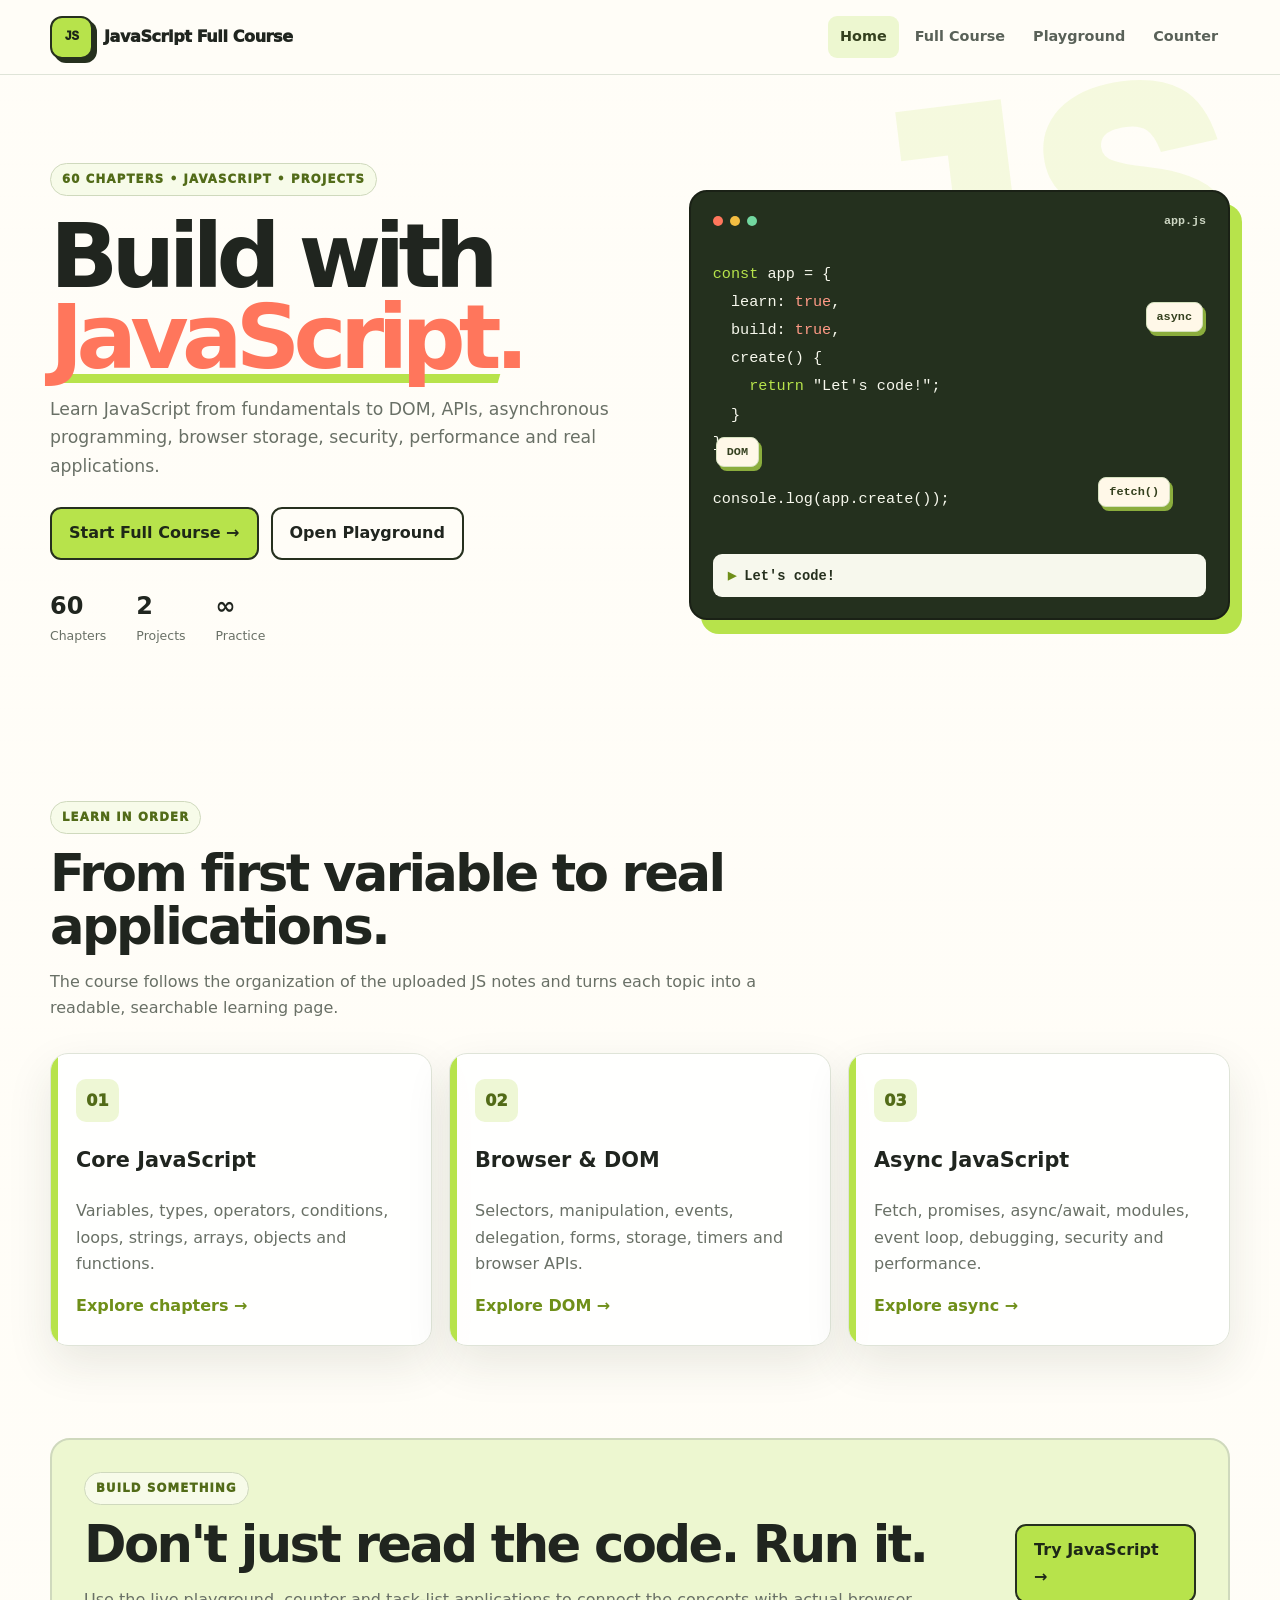
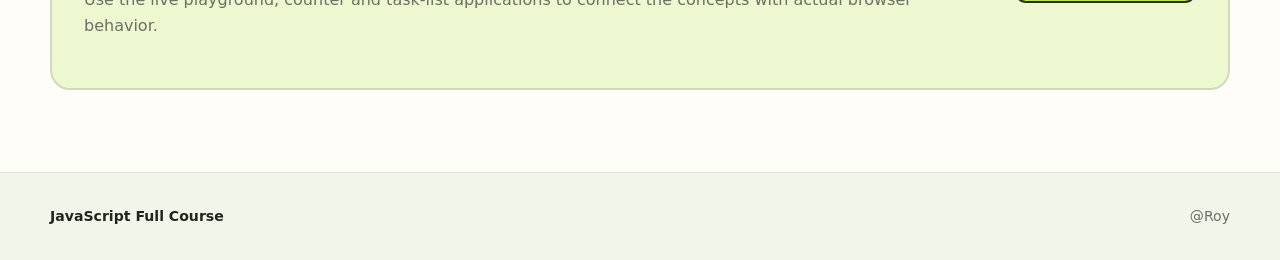
==== index.html @ ecf205c2 "Improve counter page footer" ====
<!doctype html>
<html lang="en">

<head>
  <meta charset="utf-8">
  <meta name="viewport" content="width=device-width, initial-scale=1">
  <meta name="description"
    content="A complete JavaScript learning course with 60 chapters, live examples, playgrounds and projects.">
  <title>JavaScript Full Course</title>
  <link rel="stylesheet" href="style.css">
</head>

<body>
  <header class="site-header">
    <div class="container nav">
      <a class="brand" href="index.html"><span class="brand-mark">JS</span><span>JavaScript Full Course</span></a>
      <button class="menu-toggle" aria-label="Toggle navigation">☰</button>
      <nav class="nav-links">
        <a class="active" href="index.html">Home</a>
        <a href="course.html">Full Course</a>
        <a href="playground.html">Playground</a>
        <a href="counter.html">Counter</a>
      </nav>
    </div>
  </header>

  <main>
    <section class="hero">
      <div class="container hero-grid">
        <div class="hero-copy reveal">
          <span class="eyebrow">60 CHAPTERS • JAVASCRIPT • PROJECTS</span>
          <h1>Build with <span>JavaScript.</span></h1>
          <p>Learn JavaScript from fundamentals to DOM, APIs, asynchronous programming, browser storage, security,
            performance and real applications.</p>
          <div class="hero-actions">
            <a class="btn btn-primary" href="course.html">Start Full Course →</a>
            <a class="btn btn-secondary" href="playground.html">Open Playground</a>
          </div>
          <div class="hero-stats">
            <div><strong>60</strong><span>Chapters</span></div>
            <div><strong>2</strong><span>Projects</span></div>
            <div><strong>∞</strong><span>Practice</span></div>
          </div>
        </div>
        <div class="hero-console reveal delay-1" aria-label="Animated JavaScript console">
          <div class="console-top"><span></span><span></span><span></span><b>app.js</b></div>
          <pre><code><i>const</i> app = {
  learn: <em>true</em>,
  build: <em>true</em>,
  create() {
    <i>return</i> "Let's code!";
  }
};

console.log(app.create());</code></pre>
          <div class="console-output"><span>▶</span> Let's code!</div>
          <div class="floating-token token-a">async</div>
          <div class="floating-token token-b">DOM</div>
          <div class="floating-token token-c">fetch()</div>
        </div>
      </div>
    </section>

    <section class="section">
      <div class="container">
        <div class="section-heading reveal">
          <span class="eyebrow">LEARN IN ORDER</span>
          <h2>From first variable to real applications.</h2>
          <p>The course follows the organization of the uploaded JS notes and turns each topic into a readable,
            searchable learning page.</p>
        </div>
        <div class="feature-grid">
          <article class="feature-card reveal"><span class="feature-icon">01</span>
            <h3>Core JavaScript</h3>
            <p>Variables, types, operators, conditions, loops, strings, arrays, objects and functions.</p><a
              href="course.html#chapter-1">Explore chapters →</a>
          </article>
          <article class="feature-card reveal delay-1"><span class="feature-icon">02</span>
            <h3>Browser & DOM</h3>
            <p>Selectors, manipulation, events, delegation, forms, storage, timers and browser APIs.</p><a
              href="course.html#chapter-41">Explore DOM →</a>
          </article>
          <article class="feature-card reveal delay-2"><span class="feature-icon">03</span>
            <h3>Async JavaScript</h3>
            <p>Fetch, promises, async/await, modules, event loop, debugging, security and performance.</p><a
              href="course.html#chapter-50">Explore async →</a>
          </article>
        </div>
      </div>
    </section>

    <section class="section section-accent">
      <div class="container cta-card reveal">
        <div><span class="eyebrow">BUILD SOMETHING</span>
          <h2>Don't just read the code. Run it.</h2>
          <p>Use the live playground, counter and task-list applications to connect the concepts with actual browser
            behavior.</p>
        </div>
        <a class="btn btn-primary" href="playground.html">Try JavaScript →</a>
      </div>
    </section>
  </main>

  <footer class="site-footer">
    <div class="container"><strong>JavaScript Full Course</strong><span>@Roy</span></div>
  </footer>
  <script src="script.js"></script>
</body>

</html>
---- style.css ----
:root {
  --paper: #fffdf7;
  --ink: #20251f;
  --muted: #697066;
  --line: #dfe4d8;
  --lime: #b7e34b;
  --coral: #ff765c;
  --shadow: 0 18px 45px rgba(39, 52, 31, .10);
  --max: 1180px
}

* {
  box-sizing: border-box
}

html {
  scroll-behavior: smooth
}

body {
  margin: 0;
  color: var(--ink);
  background: linear-gradient(rgba(255, 253, 247, .96), rgba(255, 253, 247, .96)), repeating-linear-gradient(0deg, transparent 0, transparent 31px, rgba(94, 112, 75, .055) 32px);
  font-family: Inter, ui-sans-serif, system-ui, -apple-system, BlinkMacSystemFont, "Segoe UI", sans-serif;
  line-height: 1.65
}

a {
  color: inherit;
  text-decoration: none
}

button,
input,
textarea {
  font: inherit
}

.container {
  width: min(calc(100% - 38px), var(--max));
  margin: auto
}

.site-header {
  position: sticky;
  top: 0;
  z-index: 50;
  background: rgba(255, 253, 247, .91);
  backdrop-filter: blur(15px);
  border-bottom: 1px solid var(--line)
}

.nav {
  min-height: 74px;
  display: flex;
  align-items: center;
  justify-content: space-between;
  gap: 24px
}

.brand {
  display: flex;
  align-items: center;
  gap: 11px;
  font-weight: 950;
  letter-spacing: -.025em
}

.brand-mark {
  width: 43px;
  height: 43px;
  border-radius: 12px;
  display: grid;
  place-items: center;
  background: var(--lime);
  border: 2px solid #26301e;
  color: #1d2518;
  box-shadow: 4px 4px 0 #26301e;
  font: 950 .78rem/1 monospace
}

.nav-links {
  display: flex;
  gap: 4px;
  align-items: center
}

.nav-links a {
  padding: 9px 12px;
  border-radius: 9px;
  color: #596158;
  font-size: .9rem;
  font-weight: 800
}

.nav-links a:hover,
.nav-links a.active {
  background: #edf7d0;
  color: #34401e
}

.menu-toggle {
  display: none;
  border: 2px solid var(--line);
  background: var(--paper);
  border-radius: 10px;
  padding: 7px 10px
}

.hero {
  padding: 88px 0 72px;
  position: relative;
  overflow: hidden
}

.hero::before {
  content: "JS";
  position: absolute;
  right: 4%;
  top: 5%;
  font: 950 clamp(9rem, 25vw, 24rem)/.8 monospace;
  color: rgba(183, 227, 75, .14);
  transform: rotate(-7deg);
  pointer-events: none
}

.hero-grid {
  display: grid;
  grid-template-columns: 1.03fr .97fr;
  gap: 64px;
  align-items: center;
  position: relative
}

.eyebrow {
  display: inline-flex;
  padding: 6px 11px;
  border: 1px solid #cfd9bd;
  border-radius: 999px;
  background: #f7fbe9;
  color: #526b18;
  font-size: .73rem;
  font-weight: 950;
  letter-spacing: .1em
}

.hero h1 {
  margin: 20px 0 16px;
  max-width: 720px;
  font-size: clamp(3.4rem, 7vw, 6.8rem);
  line-height: .9;
  letter-spacing: -.075em
}

.hero h1 span {
  position: relative;
  display: inline-block;
  color: var(--coral)
}

.hero h1 span::after {
  content: "";
  position: absolute;
  left: 0;
  right: 5%;
  bottom: -5px;
  height: 9px;
  background: var(--lime);
  transform: skewX(-16deg);
  z-index: -1
}

.hero p {
  max-width: 680px;
  color: var(--muted);
  font-size: 1.08rem
}

.hero-actions {
  display: flex;
  gap: 12px;
  flex-wrap: wrap;
  margin: 27px 0
}

.btn {
  display: inline-flex;
  align-items: center;
  justify-content: center;
  gap: 8px;
  border: 2px solid #26301e;
  border-radius: 11px;
  padding: 11px 17px;
  font-weight: 900;
  cursor: pointer;
  transition: transform .2s ease, box-shadow .2s ease
}

.btn:hover {
  transform: translate(-2px, -3px);
  box-shadow: 5px 6px 0 #26301e
}

.btn-primary {
  background: var(--lime);
  color: #1e2817
}

.btn-secondary {
  background: var(--paper)
}

.btn-small {
  padding: 8px 12px;
  font-size: .82rem
}

.ghost-btn {
  border: 1px solid var(--line);
  background: var(--paper);
  border-radius: 9px;
  padding: 8px 11px;
  cursor: pointer;
  font-weight: 800
}

.hero-stats {
  display: flex;
  gap: 30px;
  margin-top: 27px
}

.hero-stats div {
  display: grid
}

.hero-stats strong {
  font-size: 1.5rem
}

.hero-stats span {
  font-size: .78rem;
  color: var(--muted)
}

.hero-console {
  position: relative;
  min-height: 430px;
  padding: 22px;
  background: #24301e;
  color: #f7f8ed;
  border: 2px solid #1a2116;
  border-radius: 18px;
  box-shadow: 12px 14px 0 #b7e34b;
  transform: rotate(1deg)
}

.console-top {
  display: flex;
  align-items: center;
  gap: 7px;
  color: #cdd6c3
}

.console-top span {
  width: 10px;
  height: 10px;
  border-radius: 50%;
  background: #ff765c
}

.console-top span:nth-child(2) {
  background: #f2bd42
}

.console-top span:nth-child(3) {
  background: #72d7a0
}

.console-top b {
  margin-left: auto;
  font: 700 .73rem monospace
}

.hero-console pre {
  font: 500 .95rem/1.85 "SFMono-Regular", Consolas, monospace;
  margin-top: 32px
}

.hero-console i {
  color: #b7e34b;
  font-style: normal
}

.hero-console em {
  color: #ff9a86;
  font-style: normal
}

.console-output {
  position: absolute;
  left: 22px;
  right: 22px;
  bottom: 21px;
  padding: 13px 15px;
  border-radius: 9px;
  background: #f7f8ed;
  color: #26301e;
  font: 800 .86rem monospace
}

.console-output span {
  color: #6f8f19
}

.floating-token {
  position: absolute;
  padding: 7px 10px;
  border-radius: 8px;
  background: #fff8e8;
  color: #34401e;
  border: 1px solid #d6e1bf;
  font: 850 .74rem monospace;
  box-shadow: 3px 4px 0 rgba(183, 227, 75, .7);
  animation: jsFloat 4.8s ease-in-out infinite
}

.token-a {
  right: 25px;
  top: 110px
}

.token-b {
  left: 25px;
  top: 245px;
  animation-delay: 1s
}

.token-c {
  right: 58px;
  top: 285px;
  animation-delay: 2s
}

.section {
  padding: 82px 0
}

.section-accent {
  padding-top: 10px
}

.section-heading {
  max-width: 760px;
  margin-bottom: 32px
}

.section-heading h2,
.cta-card h2 {
  font-size: clamp(2rem, 4vw, 3.4rem);
  line-height: 1.03;
  letter-spacing: -.05em;
  margin: 13px 0
}

.section-heading p,
.cta-card p {
  color: var(--muted)
}

.feature-grid {
  display: grid;
  grid-template-columns: repeat(3, 1fr);
  gap: 17px
}

.feature-card,
.reference-card,
.app-shell {
  background: rgba(255, 255, 255, .84);
  border: 1px solid var(--line);
  border-radius: 18px;
  padding: 25px;
  box-shadow: var(--shadow)
}

.feature-card {
  position: relative;
  overflow: hidden;
  transition: transform .25s ease
}

.feature-card::before {
  content: "";
  position: absolute;
  left: 0;
  top: 0;
  width: 7px;
  height: 100%;
  background: var(--lime)
}

.feature-card:hover {
  transform: translateY(-5px)
}

.feature-icon {
  display: grid;
  place-items: center;
  width: 43px;
  height: 43px;
  border-radius: 10px;
  background: #eef7d5;
  color: #526b18;
  font-weight: 950
}

.feature-card h3 {
  font-size: 1.3rem
}

.feature-card p {
  color: var(--muted)
}

.feature-card a {
  color: #6f8f19;
  font-weight: 900
}

.cta-card {
  display: flex;
  align-items: center;
  justify-content: space-between;
  gap: 28px;
  padding: 32px;
  border-radius: 20px;
  background: #edf7d0;
  border: 2px solid #cfd9bd
}
/* Counter Page Footer */
.site-footer {
    padding: 32px 0;
    border-top: 1px solid var(--line);
    background: #f2f5e9;
    margin-top: auto;
}

.site-footer .container {
    display: flex;
    justify-content: space-between;
    align-items: center;
    gap: 40px;
    color: var(--muted);
    font-size: .88rem;
}

.site-footer strong {
    color: var(--ink);
}

/* Keep footer at the bottom on Counter page */
body:has(.counter-value) {
    min-height: 100vh;
    display: flex;
    flex-direction: column;
}

body:has(.counter-value) main {
    flex: 1;
}
.course-hero {
  padding: 65px 0 30px
}

.course-hero.compact {
  padding-bottom: 38px
}

.course-hero h1 {
  font-size: clamp(2.6rem, 5vw, 4.8rem);
  line-height: .98;
  letter-spacing: -.06em;
  margin: 17px 0
}

.course-hero p {
  max-width: 870px;
  color: var(--muted)
}

.course-tools {
  display: flex;
  align-items: center;
  gap: 14px;
  margin-top: 25px
}

.search-box {
  display: flex;
  align-items: center;
  gap: 9px;
  width: min(700px, 100%);
  background: var(--paper);
  border: 2px solid var(--line);
  border-radius: 11px;
  padding: 0 12px
}

.search-box span {
  color: #6f8f19;
  font-size: 1.25rem
}

.search-box input {
  border: 0;
  outline: 0;
  background: transparent;
  padding: 13px 0;
  width: 100%;
  color: var(--ink)
}

.search-box button {
  border: 0;
  background: transparent;
  color: var(--muted);
  font-size: 1.1rem;
  cursor: pointer
}

.result-count {
  color: var(--muted);
  font-weight: 800
}

.course-layout {
  display: grid;
  grid-template-columns: 255px 1fr;
  gap: 27px;
  align-items: start
}

.chapter-nav {
  position: sticky;
  top: 94px;
  max-height: calc(100vh - 112px);
  overflow: auto;
  background: #fbfcf4;
  border: 1px solid var(--line);
  border-radius: 15px;
  padding: 14px
}

.side-title {
  font-size: .72rem;
  text-transform: uppercase;
  letter-spacing: .1em;
  font-weight: 950;
  padding: 7px 9px 12px;
  color: #65705f
}

.chapter-nav a {
  display: flex;
  gap: 8px;
  padding: 8px 9px;
  border-radius: 8px;
  color: #687266;
  font-size: .78rem;
  line-height: 1.25
}

.chapter-nav a:hover {
  background: #eef7d5;
  color: #4e6519
}

.chapter-nav a span {
  color: #6f8f19;
  font-weight: 950;
  min-width: 22px
}

.chapter {
  scroll-margin-top: 100px;
  background: rgba(255, 255, 255, .88);
  border: 1px solid var(--line);
  border-radius: 18px;
  padding: 31px;
  margin-bottom: 22px;
  box-shadow: var(--shadow)
}

.chapter-top {
  display: flex;
  align-items: center;
  gap: 10px
}

.chapter-number {
  font: 950 2.2rem/1 monospace;
  color: var(--coral)
}

.chapter-label {
  font-size: .7rem;
  font-weight: 950;
  letter-spacing: .1em;
  color: #7a8376
}

.chapter h2 {
  font-size: clamp(1.6rem, 3vw, 2.5rem);
  line-height: 1.1;
  margin: 14px 0
}

.chapter-description {
  color: var(--muted);
  font-size: 1.02rem
}

.lesson-grid {
  display: grid;
  grid-template-columns: 1fr 1fr;
  gap: 15px;
  margin: 22px 0
}

.lesson-card {
  padding: 18px;
  border-radius: 13px;
  background: #f7f9f1;
  border: 1px solid var(--line)
}

.lesson-card h3,
.lesson-block h3,
.summary-table h3 {
  margin: 0 0 10px;
  font-size: .76rem;
  text-transform: uppercase;
  letter-spacing: .08em;
  color: #6f8f19
}

.lesson-block {
  margin-top: 20px
}

.lesson-block pre {
  overflow: auto;
  margin: 0;
  border-radius: 12px;
  background: #26301e;
  color: #f4f7e8;
  padding: 18px;
  font: 500 .84rem/1.7 "SFMono-Regular", Consolas, monospace;
  white-space: pre-wrap
}

.output-block pre {
  background: #f4f8e9;
  color: #34401e;
  border: 1px solid #dbe7c4
}

.points {
  padding-left: 22px
}

.points li {
  margin: 7px 0;
  color: #5f695d
}

.summary-table {
  margin-top: 22px;
  overflow: auto
}

.summary-table table {
  width: 100%;
  border-collapse: collapse;
  min-width: 580px
}

.summary-table th,
.summary-table td {
  padding: 10px;
  border: 1px solid var(--line);
  text-align: left
}

.summary-table th {
  background: #eef7d5
}

.reference-grid {
  display: grid;
  grid-template-columns: repeat(4, 1fr);
  gap: 16px
}

.reference-card h3 {
  margin: 9px 0
}

.chip-list {
  display: flex;
  flex-wrap: wrap;
  gap: 7px
}

.chip-list a {
  padding: 7px 9px;
  border-radius: 8px;
  background: #f7f9f1;
  border: 1px solid var(--line);
  color: #526b18;
  font: 700 .75rem monospace
}

.playground {
  display: grid;
  grid-template-columns: 1.15fr .85fr;
  gap: 18px
}

.editor-panel,
.output-panel {
  overflow: hidden;
  border: 1px solid var(--line);
  border-radius: 16px;
  background: #fff;
  box-shadow: var(--shadow)
}

.panel-head {
  display: flex;
  align-items: center;
  justify-content: space-between;
  padding: 13px 15px;
  border-bottom: 1px solid var(--line)
}

#codeEditor {
  display: block;
  width: 100%;
  min-height: 500px;
  border: 0;
  outline: 0;
  resize: vertical;
  background: #26301e;
  color: #f3f6e9;
  padding: 20px;
  font: 500 .88rem/1.7 "SFMono-Regular", Consolas, monospace
}

.editor-tip {
  padding: 9px 14px;
  color: var(--muted);
  font-size: .78rem;
  background: #fafbf6
}

.output-panel pre {
  min-height: 500px;
  margin: 0;
  padding: 20px;
  white-space: pre-wrap;
  overflow: auto;
  color: #34401e;
  background: #f4f8e9;
  font: 600 .86rem/1.7 "SFMono-Regular", Consolas, monospace
}

.flash {
  animation: consoleFlash .35s ease
}

.app-shell {
  max-width: 720px;
  margin: auto;
  text-align: center
}

.counter-value {
  font: 950 8rem/1 monospace;
  color: #6f8f19;
  margin: 25px 0
}

.counter-actions {
  display: flex;
  justify-content: center;
  gap: 10px
}

.app-status {
  color: var(--muted)
}

.pulse {
  animation: numberPulse .3s ease
}

.reveal {
  opacity: 0;
  transform: translateY(18px);
  transition: opacity .6s ease, transform .6s ease
}

.reveal.visible {
  opacity: 1;
  transform: none
}

.delay-1 {
  transition-delay: .1s
}

.delay-2 {
  transition-delay: .2s
}

@keyframes jsFloat {

  0%,
  100% {
    transform: translateY(0) rotate(-1deg)
  }

  50% {
    transform: translateY(-10px) rotate(1deg)
  }
}

@keyframes numberPulse {
  50% {
    transform: scale(1.08)
  }
}

@keyframes consoleFlash {
  50% {
    background: #e7f4bb
  }
}

@media(max-width:960px) {

  .hero-grid,
  .playground {
    grid-template-columns: 1fr
  }

  .feature-grid {
    grid-template-columns: 1fr 1fr
  }

  .reference-grid {
    grid-template-columns: 1fr 1fr
  }

  .course-layout {
    grid-template-columns: 1fr
  }

  .chapter-nav {
    position: relative;
    top: auto;
    max-height: 250px
  }
}

@media(max-width:650px) {
  .container {
    width: min(calc(100% - 26px), var(--max))
  }

  .hero {
    padding: 62px 0
  }

  .hero h1 {
    font-size: 3.6rem
  }

  .feature-grid,
  .reference-grid,
  .lesson-grid {
    grid-template-columns: 1fr
  }

  .cta-card {
    align-items: flex-start;
    flex-direction: column
  }

  .site-footer .container {
    flex-direction: column
  }

  .course-tools {
    align-items: stretch;
    flex-direction: column
  }

  .counter-value {
    font-size: 6rem
  }

  .nav-links {
    display: none;
    position: absolute;
    top: 74px;
    left: 13px;
    right: 13px;
    flex-direction: column;
    align-items: stretch;
    background: var(--paper);
    border: 1px solid var(--line);
    border-radius: 12px;
    padding: 8px;
    box-shadow: var(--shadow)
  }

  .nav-links.open {
    display: flex
  }

  .menu-toggle {
    display: block
  }
}

@media(prefers-reduced-motion:reduce) {

  *,
  *::before,
  *::after {
    scroll-behavior: auto !important;
    animation-duration: .01ms !important;
    animation-iteration-count: 1 !important;
    transition-duration: .01ms !important
  }
}
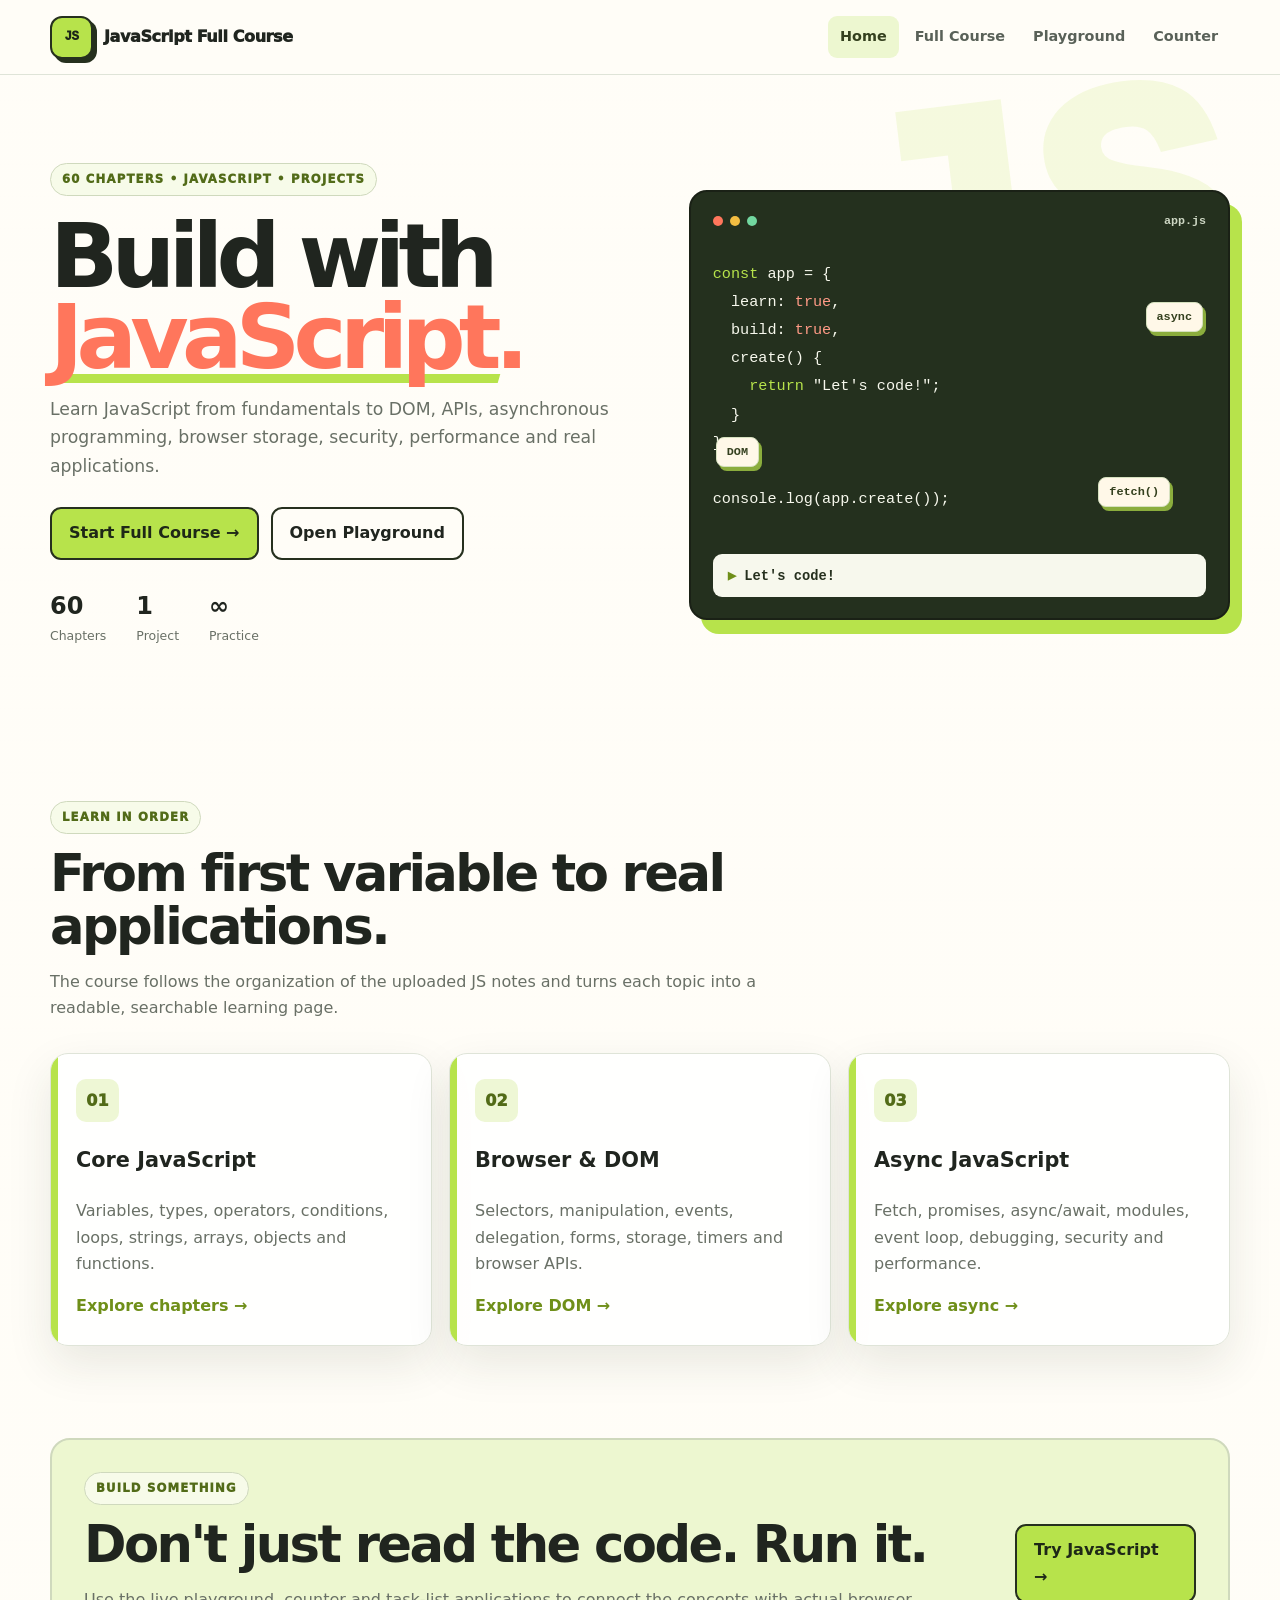
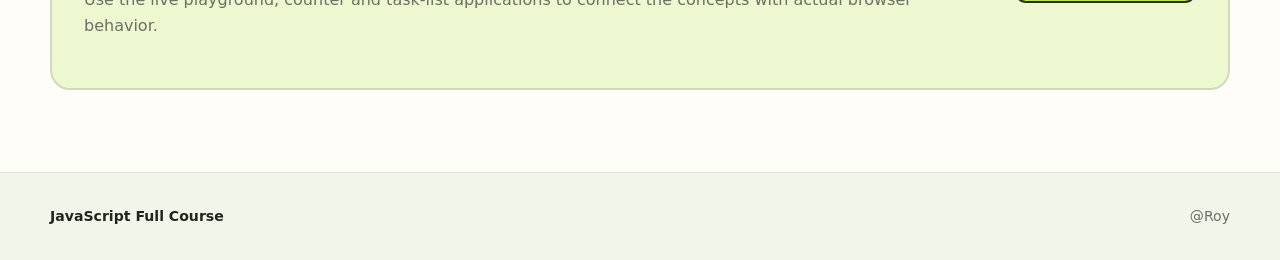
==== commit ce52af3f: "Update home page" ====
--- a/index.html
+++ b/index.html
@@ -38,7 +38,7 @@
           </div>
           <div class="hero-stats">
             <div><strong>60</strong><span>Chapters</span></div>
-            <div><strong>2</strong><span>Projects</span></div>
+            <div><strong>1</strong><span>Project</span></div>
             <div><strong>∞</strong><span>Practice</span></div>
           </div>
         </div>
